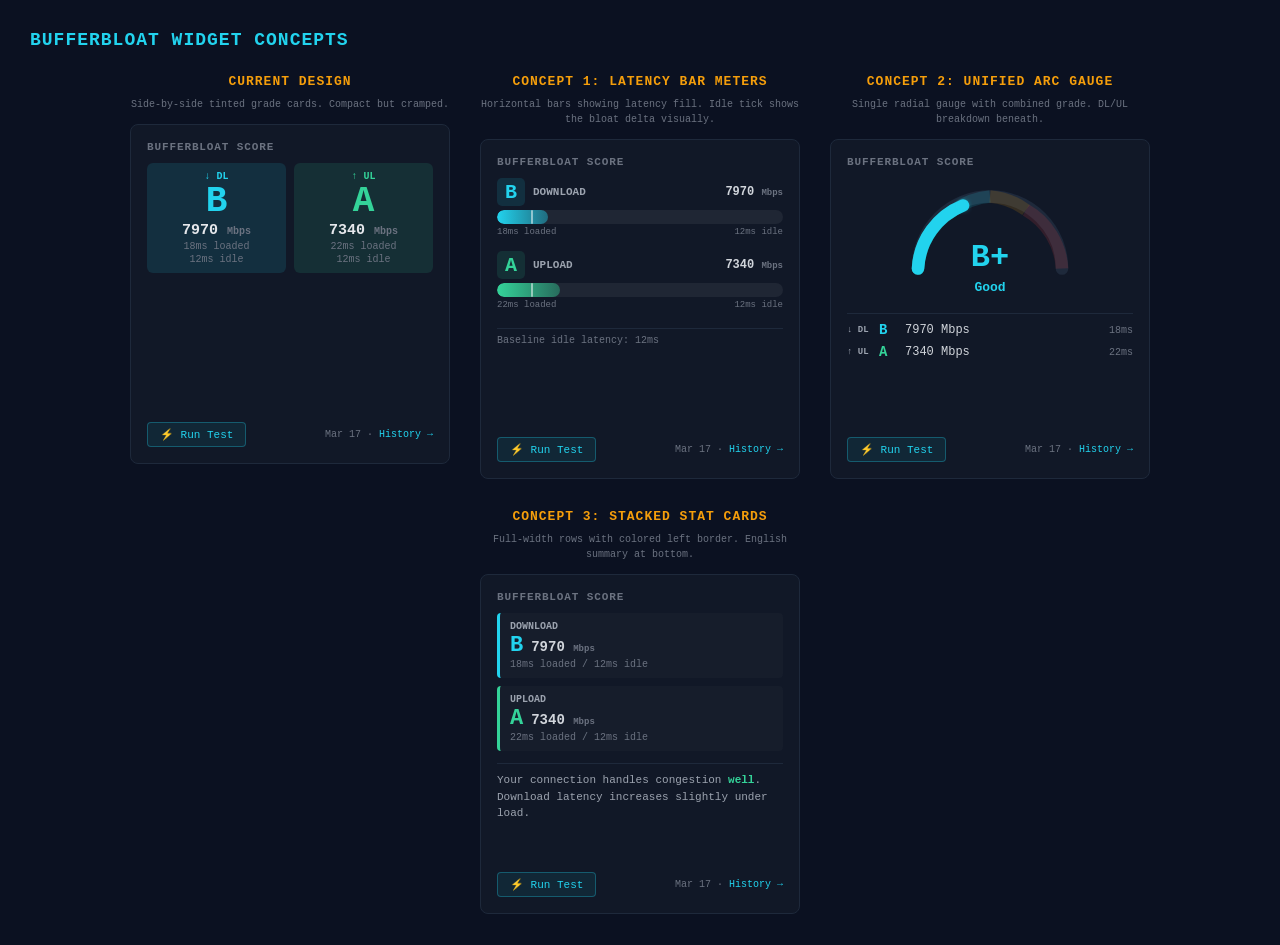
==== mockup-bb-concepts.html @ b732abfc "Initial commit: SmartOS WebUI dashboard prototype" ====
<!DOCTYPE html>
<html lang="en">
<head>
<meta charset="UTF-8">
<title>Bufferbloat Widget Concepts</title>
<style>
  * { margin: 0; padding: 0; box-sizing: border-box; }
  body { background: #0b1121; color: #e5e7eb; font-family: 'SFMono-Regular','Menlo','Monaco','Consolas',monospace; padding: 30px; }
  h1 { font-size: 18px; color: #22d3ee; margin-bottom: 24px; letter-spacing: 1px; text-transform: uppercase; }
  .concepts { display: flex; gap: 30px; flex-wrap: wrap; justify-content: center; }
  .concept { width: 320px; }
  .concept-title { font-size: 13px; font-weight: 700; color: #f59e0b; text-transform: uppercase; letter-spacing: 1px; margin-bottom: 8px; text-align: center; }
  .concept-desc { font-size: 10px; color: #6b7280; margin-bottom: 12px; text-align: center; line-height: 1.5; }
  .widget { background: #111827; border: 1px solid #1e293b; border-radius: 8px; padding: 16px; min-height: 340px; }

  /* Shared */
  .bb-label { font-size: 11px; text-transform: uppercase; letter-spacing: 0.08em; color: #6b7280; font-weight: 700; margin-bottom: 10px; }
  .bb-footer { display: flex; align-items: center; justify-content: space-between; margin-top: auto; padding-top: 10px; }
  .btn-rt { padding: 5px 12px; font-size: 11px; font-family: inherit; border: 1px solid rgba(34,211,238,0.3); background: rgba(34,211,238,0.08); color: #22d3ee; border-radius: 4px; cursor: pointer; }
  .bb-ts { font-size: 10px; color: #6b7280; }
  .bb-ts a { color: #22d3ee; text-decoration: none; }
  .grade-a { color: #34d399; }
  .grade-b { color: #22d3ee; }
  .grade-c { color: #f59e0b; }
  .grade-d { color: #ef4444; }
  .tint-a { background: rgba(52,211,153,0.12); }
  .tint-b { background: rgba(34,211,238,0.12); }
  .tint-c { background: rgba(245,158,11,0.12); }
  .tint-d { background: rgba(239,68,68,0.12); }

  /* ===== CONCEPT 0: CURRENT ===== */
  .c0-cards { display: grid; grid-template-columns: 1fr 1fr; gap: 8px; margin-bottom: 8px; }
  .c0-card { border-radius: 6px; padding: 8px 10px; display: flex; flex-direction: column; align-items: center; gap: 2px; }
  .c0-dir { font-size: 10px; font-weight: 700; text-transform: uppercase; }
  .c0-grade { font-size: 36px; font-weight: 700; line-height: 1; }
  .c0-speed { font-size: 15px; font-weight: 700; }
  .c0-unit { font-size: 10px; color: #6b7280; }
  .c0-stat { font-size: 10px; color: #6b7280; }

  /* ===== CONCEPT 1: BAR METERS ===== */
  .c1-row { margin-bottom: 14px; }
  .c1-header { display: flex; align-items: center; justify-content: space-between; margin-bottom: 4px; }
  .c1-left { display: flex; align-items: center; gap: 8px; }
  .c1-badge { font-size: 20px; font-weight: 700; width: 28px; height: 28px; display: flex; align-items: center; justify-content: center; border-radius: 5px; }
  .c1-dir { font-size: 11px; font-weight: 700; text-transform: uppercase; color: #9ca3af; }
  .c1-speed { font-size: 12px; font-weight: 600; color: #d1d5db; }
  .c1-speed-unit { font-size: 9px; color: #6b7280; }
  .c1-bar-wrap { position: relative; height: 14px; background: rgba(255,255,255,0.06); border-radius: 7px; overflow: hidden; }
  .c1-bar-fill { height: 100%; border-radius: 7px; transition: width 0.5s; }
  .c1-bar-idle { position: absolute; top: 0; height: 100%; width: 2px; background: rgba(255,255,255,0.5); border-radius: 1px; }
  .c1-lat { display: flex; justify-content: space-between; font-size: 9px; color: #6b7280; margin-top: 3px; }
  .c1-idle-row { font-size: 10px; color: #6b7280; margin-top: 4px; padding-top: 6px; border-top: 1px solid #1e293b; }

  /* ===== CONCEPT 2: ARC GAUGE ===== */
  .c2-gauge-wrap { display: flex; flex-direction: column; align-items: center; margin-bottom: 8px; }
  .c2-gauge { position: relative; width: 180px; height: 100px; }
  .c2-gauge svg { width: 100%; height: 100%; }
  .c2-score { position: absolute; bottom: 4px; left: 50%; transform: translateX(-50%); font-size: 32px; font-weight: 700; line-height: 1; }
  .c2-word { font-size: 13px; font-weight: 600; text-align: center; margin-top: 2px; }
  .c2-rows { display: flex; flex-direction: column; gap: 6px; margin-top: 10px; padding-top: 8px; border-top: 1px solid #1e293b; }
  .c2-row { display: flex; align-items: center; gap: 8px; }
  .c2-dir-badge { font-size: 9px; font-weight: 700; text-transform: uppercase; width: 24px; color: #9ca3af; }
  .c2-grade-sm { font-size: 14px; font-weight: 700; width: 18px; }
  .c2-speed { font-size: 12px; color: #d1d5db; flex: 1; }
  .c2-lat { font-size: 10px; color: #6b7280; }

  /* ===== CONCEPT 3: STACKED CARDS ===== */
  .c3-card { border-left: 3px solid; border-radius: 4px; padding: 8px 10px; margin-bottom: 8px; background: rgba(255,255,255,0.02); }
  .c3-card-header { display: flex; align-items: center; justify-content: space-between; margin-bottom: 3px; }
  .c3-dir-label { font-size: 10px; font-weight: 700; text-transform: uppercase; color: #9ca3af; }
  .c3-grade-speed { display: flex; align-items: baseline; gap: 8px; }
  .c3-grade { font-size: 22px; font-weight: 700; line-height: 1; }
  .c3-speed { font-size: 14px; font-weight: 600; color: #d1d5db; }
  .c3-speed-unit { font-size: 9px; color: #6b7280; }
  .c3-lat { font-size: 10px; color: #6b7280; margin-top: 2px; }
  .c3-summary { font-size: 11px; color: #9ca3af; line-height: 1.5; padding: 8px 0; border-top: 1px solid #1e293b; margin-top: 4px; }
  .c3-summary strong { color: #34d399; font-weight: 600; }
</style>
</head>
<body>

<h1>Bufferbloat Widget Concepts</h1>

<div class="concepts">

<!-- CONCEPT 0: CURRENT -->
<div class="concept">
  <div class="concept-title">Current Design</div>
  <div class="concept-desc">Side-by-side tinted grade cards. Compact but cramped.</div>
  <div class="widget" style="display:flex;flex-direction:column;">
    <div class="bb-label">Bufferbloat Score</div>
    <div class="c0-cards">
      <div class="c0-card tint-b">
        <div class="c0-dir" style="color:#22d3ee;">&darr; DL</div>
        <div class="c0-grade grade-b">B</div>
        <div class="c0-speed">7970 <span class="c0-unit">Mbps</span></div>
        <div class="c0-stat">18ms loaded</div>
        <div class="c0-stat">12ms idle</div>
      </div>
      <div class="c0-card tint-a">
        <div class="c0-dir" style="color:#34d399;">&uarr; UL</div>
        <div class="c0-grade grade-a">A</div>
        <div class="c0-speed">7340 <span class="c0-unit">Mbps</span></div>
        <div class="c0-stat">22ms loaded</div>
        <div class="c0-stat">12ms idle</div>
      </div>
    </div>
    <div class="bb-footer">
      <button class="btn-rt">&#9889; Run Test</button>
      <span class="bb-ts">Mar 17 &middot; <a href="#">History &rarr;</a></span>
    </div>
  </div>
</div>

<!-- CONCEPT 1: BAR METERS -->
<div class="concept">
  <div class="concept-title">Concept 1: Latency Bar Meters</div>
  <div class="concept-desc">Horizontal bars showing latency fill. Idle tick shows the bloat delta visually.</div>
  <div class="widget" style="display:flex;flex-direction:column;">
    <div class="bb-label">Bufferbloat Score</div>
    <div class="c1-row">
      <div class="c1-header">
        <div class="c1-left">
          <div class="c1-badge tint-b grade-b">B</div>
          <span class="c1-dir">Download</span>
        </div>
        <span class="c1-speed">7970 <span class="c1-speed-unit">Mbps</span></span>
      </div>
      <div class="c1-bar-wrap">
        <div class="c1-bar-fill" style="width:18%; background: linear-gradient(90deg, #22d3ee, rgba(34,211,238,0.4));"></div>
        <div class="c1-bar-idle" style="left:12%;"></div>
      </div>
      <div class="c1-lat">
        <span>18ms loaded</span>
        <span>12ms idle</span>
      </div>
    </div>
    <div class="c1-row">
      <div class="c1-header">
        <div class="c1-left">
          <div class="c1-badge tint-a grade-a">A</div>
          <span class="c1-dir">Upload</span>
        </div>
        <span class="c1-speed">7340 <span class="c1-speed-unit">Mbps</span></span>
      </div>
      <div class="c1-bar-wrap">
        <div class="c1-bar-fill" style="width:22%; background: linear-gradient(90deg, #34d399, rgba(52,211,153,0.4));"></div>
        <div class="c1-bar-idle" style="left:12%;"></div>
      </div>
      <div class="c1-lat">
        <span>22ms loaded</span>
        <span>12ms idle</span>
      </div>
    </div>
    <div class="c1-idle-row">Baseline idle latency: 12ms</div>
    <div class="bb-footer">
      <button class="btn-rt">&#9889; Run Test</button>
      <span class="bb-ts">Mar 17 &middot; <a href="#">History &rarr;</a></span>
    </div>
  </div>
</div>

<!-- CONCEPT 2: ARC GAUGE -->
<div class="concept">
  <div class="concept-title">Concept 2: Unified Arc Gauge</div>
  <div class="concept-desc">Single radial gauge with combined grade. DL/UL breakdown beneath.</div>
  <div class="widget" style="display:flex;flex-direction:column;">
    <div class="bb-label">Bufferbloat Score</div>
    <div class="c2-gauge-wrap">
      <div class="c2-gauge">
        <svg viewBox="0 0 200 110">
          <!-- Background arc -->
          <path d="M 20 100 A 80 80 0 0 1 180 100" fill="none" stroke="#1e293b" stroke-width="14" stroke-linecap="round"/>
          <!-- Green zone (A): 0-25% -->
          <path d="M 20 100 A 80 80 0 0 1 60 35" fill="none" stroke="rgba(52,211,153,0.3)" stroke-width="14" stroke-linecap="round"/>
          <!-- Cyan zone (B): 25-50% -->
          <path d="M 60 35 A 80 80 0 0 1 100 20" fill="none" stroke="rgba(34,211,238,0.15)" stroke-width="14"/>
          <!-- Amber zone (C): 50-75% -->
          <path d="M 100 20 A 80 80 0 0 1 140 35" fill="none" stroke="rgba(245,158,11,0.15)" stroke-width="14"/>
          <!-- Red zone (D/F): 75-100% -->
          <path d="M 140 35 A 80 80 0 0 1 180 100" fill="none" stroke="rgba(239,68,68,0.15)" stroke-width="14"/>
          <!-- Active fill (B grade = ~30% from left) -->
          <path d="M 20 100 A 80 80 0 0 1 70 30" fill="none" stroke="#22d3ee" stroke-width="14" stroke-linecap="round"/>
          <!-- Glow effect -->
          <circle cx="70" cy="30" r="5" fill="#22d3ee" filter="url(#glow)"/>
          <defs>
            <filter id="glow" x="-50%" y="-50%" width="200%" height="200%">
              <feGaussianBlur in="SourceGraphic" stdDeviation="3" result="blur"/>
              <feMerge><feMergeNode in="blur"/><feMergeNode in="SourceGraphic"/></feMerge>
            </filter>
          </defs>
        </svg>
        <div class="c2-score grade-b">B+</div>
      </div>
      <div class="c2-word grade-b">Good</div>
    </div>
    <div class="c2-rows">
      <div class="c2-row">
        <span class="c2-dir-badge">&darr; DL</span>
        <span class="c2-grade-sm grade-b">B</span>
        <span class="c2-speed">7970 Mbps</span>
        <span class="c2-lat">18ms</span>
      </div>
      <div class="c2-row">
        <span class="c2-dir-badge">&uarr; UL</span>
        <span class="c2-grade-sm grade-a">A</span>
        <span class="c2-speed">7340 Mbps</span>
        <span class="c2-lat">22ms</span>
      </div>
    </div>
    <div class="bb-footer">
      <button class="btn-rt">&#9889; Run Test</button>
      <span class="bb-ts">Mar 17 &middot; <a href="#">History &rarr;</a></span>
    </div>
  </div>
</div>

<!-- CONCEPT 3: STACKED CARDS -->
<div class="concept">
  <div class="concept-title">Concept 3: Stacked Stat Cards</div>
  <div class="concept-desc">Full-width rows with colored left border. English summary at bottom.</div>
  <div class="widget" style="display:flex;flex-direction:column;">
    <div class="bb-label">Bufferbloat Score</div>
    <div class="c3-card" style="border-color: #22d3ee;">
      <div class="c3-card-header">
        <span class="c3-dir-label">Download</span>
      </div>
      <div class="c3-grade-speed">
        <span class="c3-grade grade-b">B</span>
        <span class="c3-speed">7970 <span class="c3-speed-unit">Mbps</span></span>
      </div>
      <div class="c3-lat">18ms loaded / 12ms idle</div>
    </div>
    <div class="c3-card" style="border-color: #34d399;">
      <div class="c3-card-header">
        <span class="c3-dir-label">Upload</span>
      </div>
      <div class="c3-grade-speed">
        <span class="c3-grade grade-a">A</span>
        <span class="c3-speed">7340 <span class="c3-speed-unit">Mbps</span></span>
      </div>
      <div class="c3-lat">22ms loaded / 12ms idle</div>
    </div>
    <div class="c3-summary">
      Your connection handles congestion <strong>well</strong>. Download latency increases slightly under load.
    </div>
    <div class="bb-footer">
      <button class="btn-rt">&#9889; Run Test</button>
      <span class="bb-ts">Mar 17 &middot; <a href="#">History &rarr;</a></span>
    </div>
  </div>
</div>

</div>

</body>
</html>
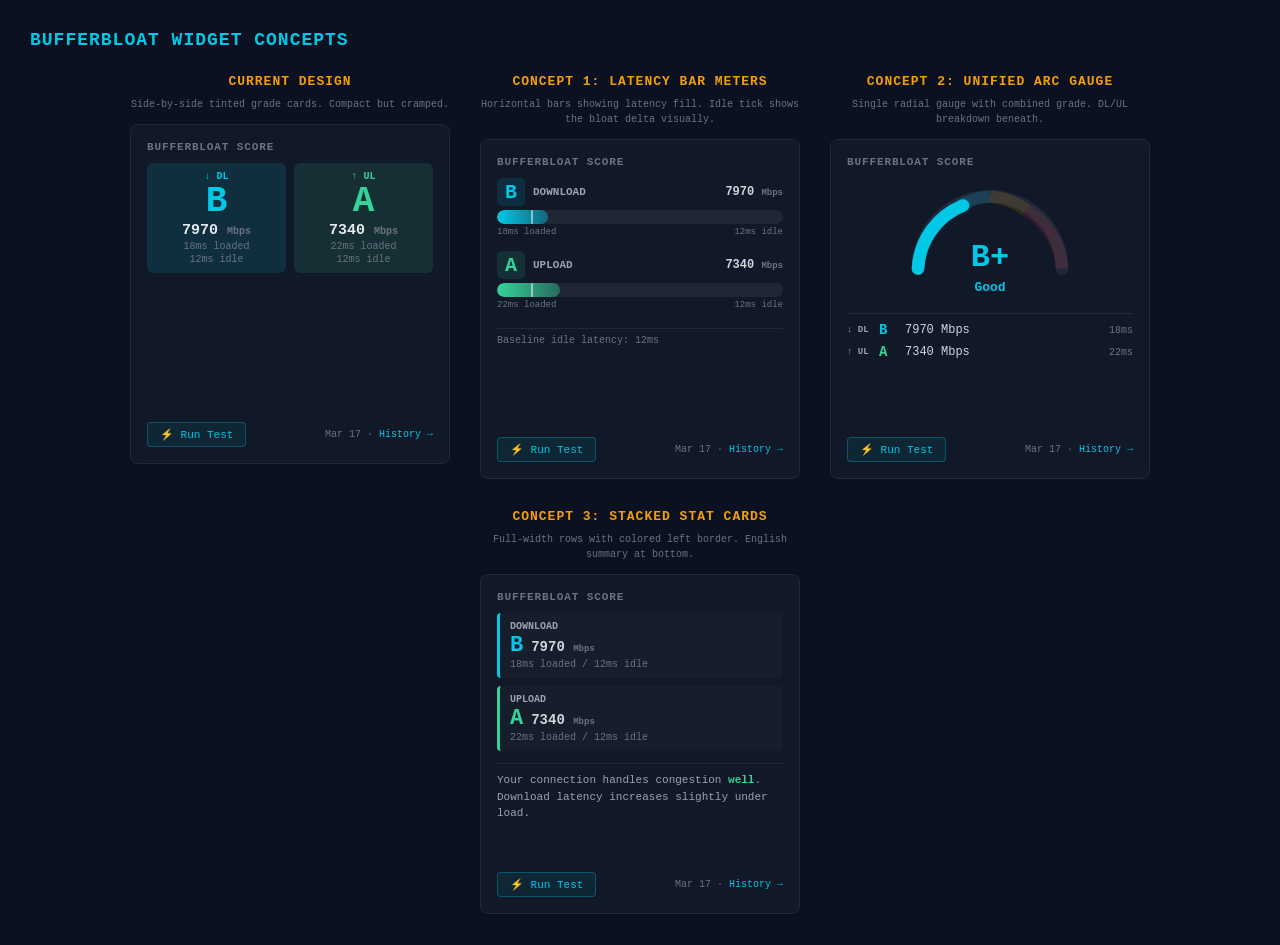
==== commit 3b10a688: "Harmonize design language with SpeedWave iOS Unify brand cyan from #22d3ee to #00C8E6 (Adtran corpor" ====
--- a/mockup-bb-concepts.html
+++ b/mockup-bb-concepts.html
@@ -6,7 +6,7 @@
 <style>
   * { margin: 0; padding: 0; box-sizing: border-box; }
   body { background: #0b1121; color: #e5e7eb; font-family: 'SFMono-Regular','Menlo','Monaco','Consolas',monospace; padding: 30px; }
-  h1 { font-size: 18px; color: #22d3ee; margin-bottom: 24px; letter-spacing: 1px; text-transform: uppercase; }
+  h1 { font-size: 18px; color: #00C8E6; margin-bottom: 24px; letter-spacing: 1px; text-transform: uppercase; }
   .concepts { display: flex; gap: 30px; flex-wrap: wrap; justify-content: center; }
   .concept { width: 320px; }
   .concept-title { font-size: 13px; font-weight: 700; color: #f59e0b; text-transform: uppercase; letter-spacing: 1px; margin-bottom: 8px; text-align: center; }
@@ -16,15 +16,15 @@
   /* Shared */
   .bb-label { font-size: 11px; text-transform: uppercase; letter-spacing: 0.08em; color: #6b7280; font-weight: 700; margin-bottom: 10px; }
   .bb-footer { display: flex; align-items: center; justify-content: space-between; margin-top: auto; padding-top: 10px; }
-  .btn-rt { padding: 5px 12px; font-size: 11px; font-family: inherit; border: 1px solid rgba(34,211,238,0.3); background: rgba(34,211,238,0.08); color: #22d3ee; border-radius: 4px; cursor: pointer; }
+  .btn-rt { padding: 5px 12px; font-size: 11px; font-family: inherit; border: 1px solid rgba(0,200,230,0.3); background: rgba(0,200,230,0.08); color: #00C8E6; border-radius: 4px; cursor: pointer; }
   .bb-ts { font-size: 10px; color: #6b7280; }
-  .bb-ts a { color: #22d3ee; text-decoration: none; }
+  .bb-ts a { color: #00C8E6; text-decoration: none; }
   .grade-a { color: #34d399; }
-  .grade-b { color: #22d3ee; }
+  .grade-b { color: #00C8E6; }
   .grade-c { color: #f59e0b; }
   .grade-d { color: #ef4444; }
   .tint-a { background: rgba(52,211,153,0.12); }
-  .tint-b { background: rgba(34,211,238,0.12); }
+  .tint-b { background: rgba(0,200,230,0.12); }
   .tint-c { background: rgba(245,158,11,0.12); }
   .tint-d { background: rgba(239,68,68,0.12); }
 
@@ -91,7 +91,7 @@
     <div class="bb-label">Bufferbloat Score</div>
     <div class="c0-cards">
       <div class="c0-card tint-b">
-        <div class="c0-dir" style="color:#22d3ee;">&darr; DL</div>
+        <div class="c0-dir" style="color:#00C8E6;">&darr; DL</div>
         <div class="c0-grade grade-b">B</div>
         <div class="c0-speed">7970 <span class="c0-unit">Mbps</span></div>
         <div class="c0-stat">18ms loaded</div>
@@ -127,7 +127,7 @@
         <span class="c1-speed">7970 <span class="c1-speed-unit">Mbps</span></span>
       </div>
       <div class="c1-bar-wrap">
-        <div class="c1-bar-fill" style="width:18%; background: linear-gradient(90deg, #22d3ee, rgba(34,211,238,0.4));"></div>
+        <div class="c1-bar-fill" style="width:18%; background: linear-gradient(90deg, #00C8E6, rgba(0,200,230,0.4));"></div>
         <div class="c1-bar-idle" style="left:12%;"></div>
       </div>
       <div class="c1-lat">
@@ -174,15 +174,15 @@
           <!-- Green zone (A): 0-25% -->
           <path d="M 20 100 A 80 80 0 0 1 60 35" fill="none" stroke="rgba(52,211,153,0.3)" stroke-width="14" stroke-linecap="round"/>
           <!-- Cyan zone (B): 25-50% -->
-          <path d="M 60 35 A 80 80 0 0 1 100 20" fill="none" stroke="rgba(34,211,238,0.15)" stroke-width="14"/>
+          <path d="M 60 35 A 80 80 0 0 1 100 20" fill="none" stroke="rgba(0,200,230,0.15)" stroke-width="14"/>
           <!-- Amber zone (C): 50-75% -->
           <path d="M 100 20 A 80 80 0 0 1 140 35" fill="none" stroke="rgba(245,158,11,0.15)" stroke-width="14"/>
           <!-- Red zone (D/F): 75-100% -->
           <path d="M 140 35 A 80 80 0 0 1 180 100" fill="none" stroke="rgba(239,68,68,0.15)" stroke-width="14"/>
           <!-- Active fill (B grade = ~30% from left) -->
-          <path d="M 20 100 A 80 80 0 0 1 70 30" fill="none" stroke="#22d3ee" stroke-width="14" stroke-linecap="round"/>
+          <path d="M 20 100 A 80 80 0 0 1 70 30" fill="none" stroke="#00C8E6" stroke-width="14" stroke-linecap="round"/>
           <!-- Glow effect -->
-          <circle cx="70" cy="30" r="5" fill="#22d3ee" filter="url(#glow)"/>
+          <circle cx="70" cy="30" r="5" fill="#00C8E6" filter="url(#glow)"/>
           <defs>
             <filter id="glow" x="-50%" y="-50%" width="200%" height="200%">
               <feGaussianBlur in="SourceGraphic" stdDeviation="3" result="blur"/>
@@ -221,7 +221,7 @@
   <div class="concept-desc">Full-width rows with colored left border. English summary at bottom.</div>
   <div class="widget" style="display:flex;flex-direction:column;">
     <div class="bb-label">Bufferbloat Score</div>
-    <div class="c3-card" style="border-color: #22d3ee;">
+    <div class="c3-card" style="border-color: #00C8E6;">
       <div class="c3-card-header">
         <span class="c3-dir-label">Download</span>
       </div>
